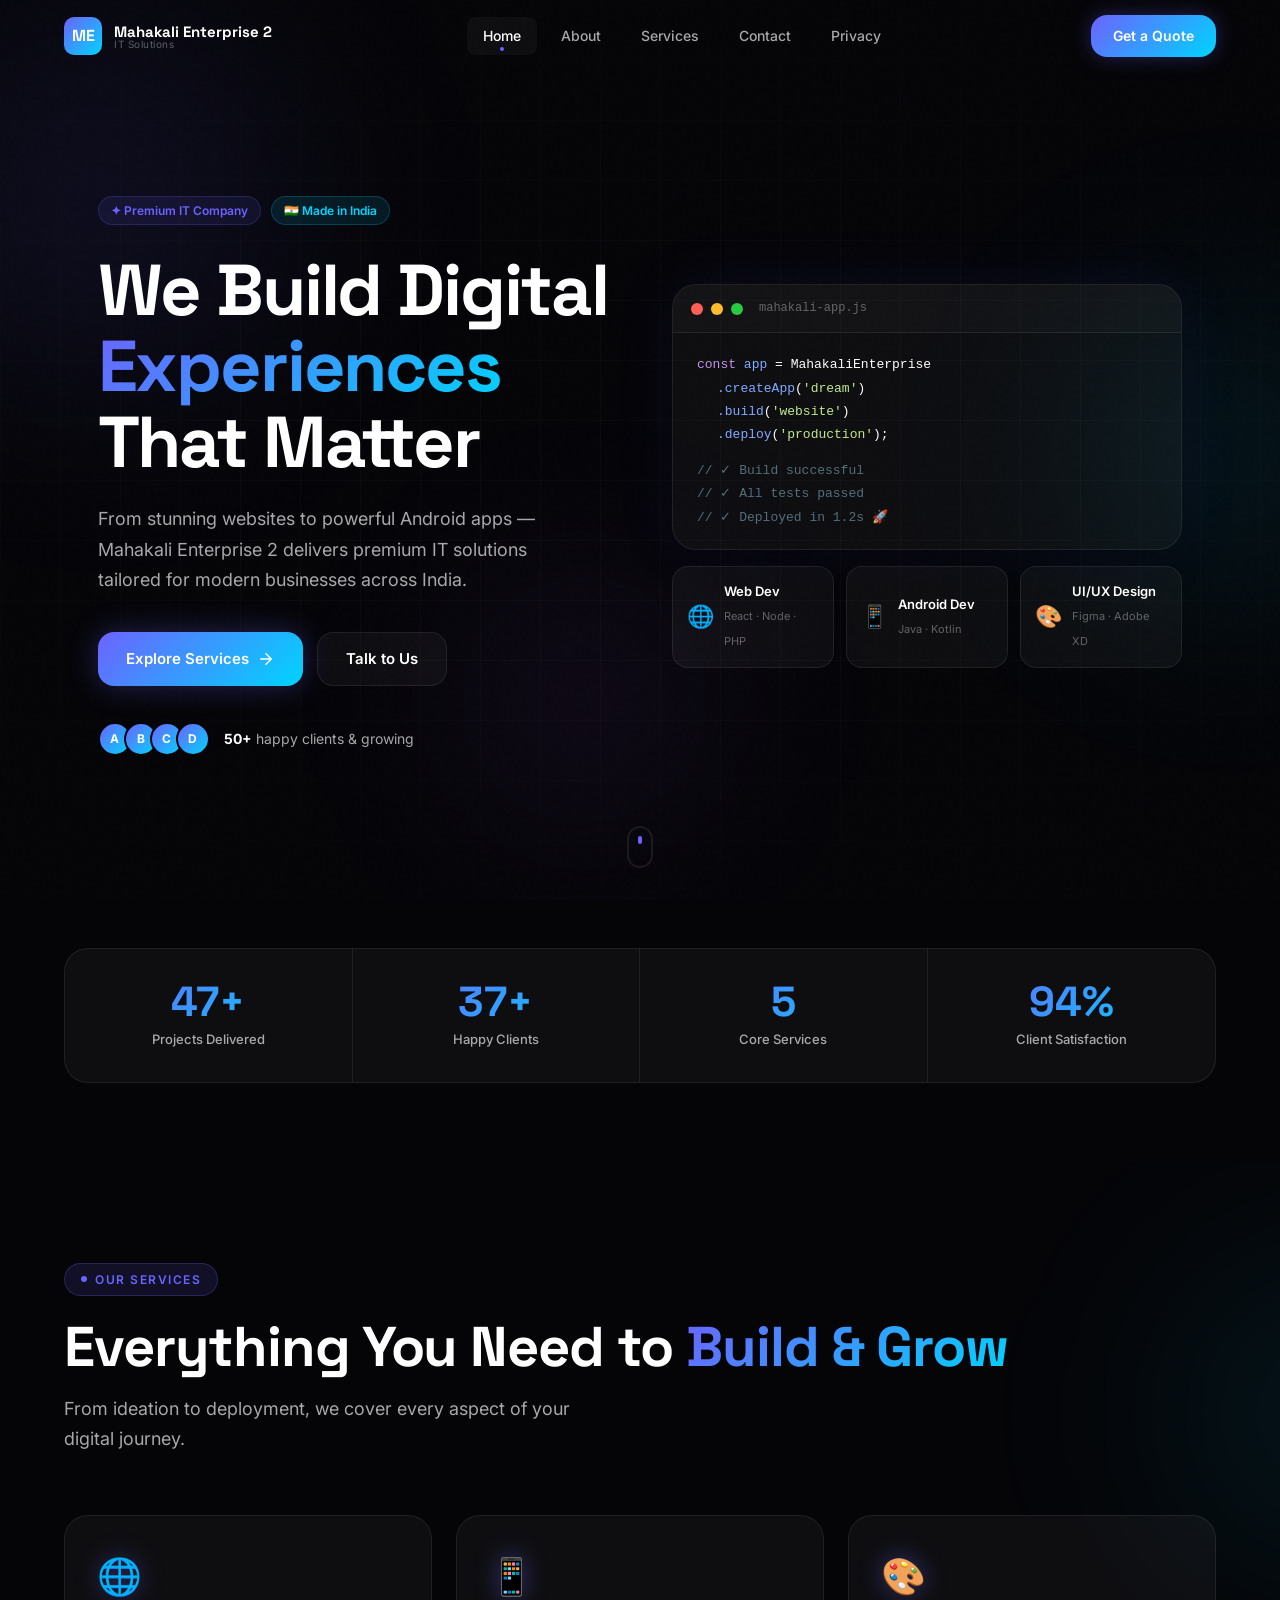
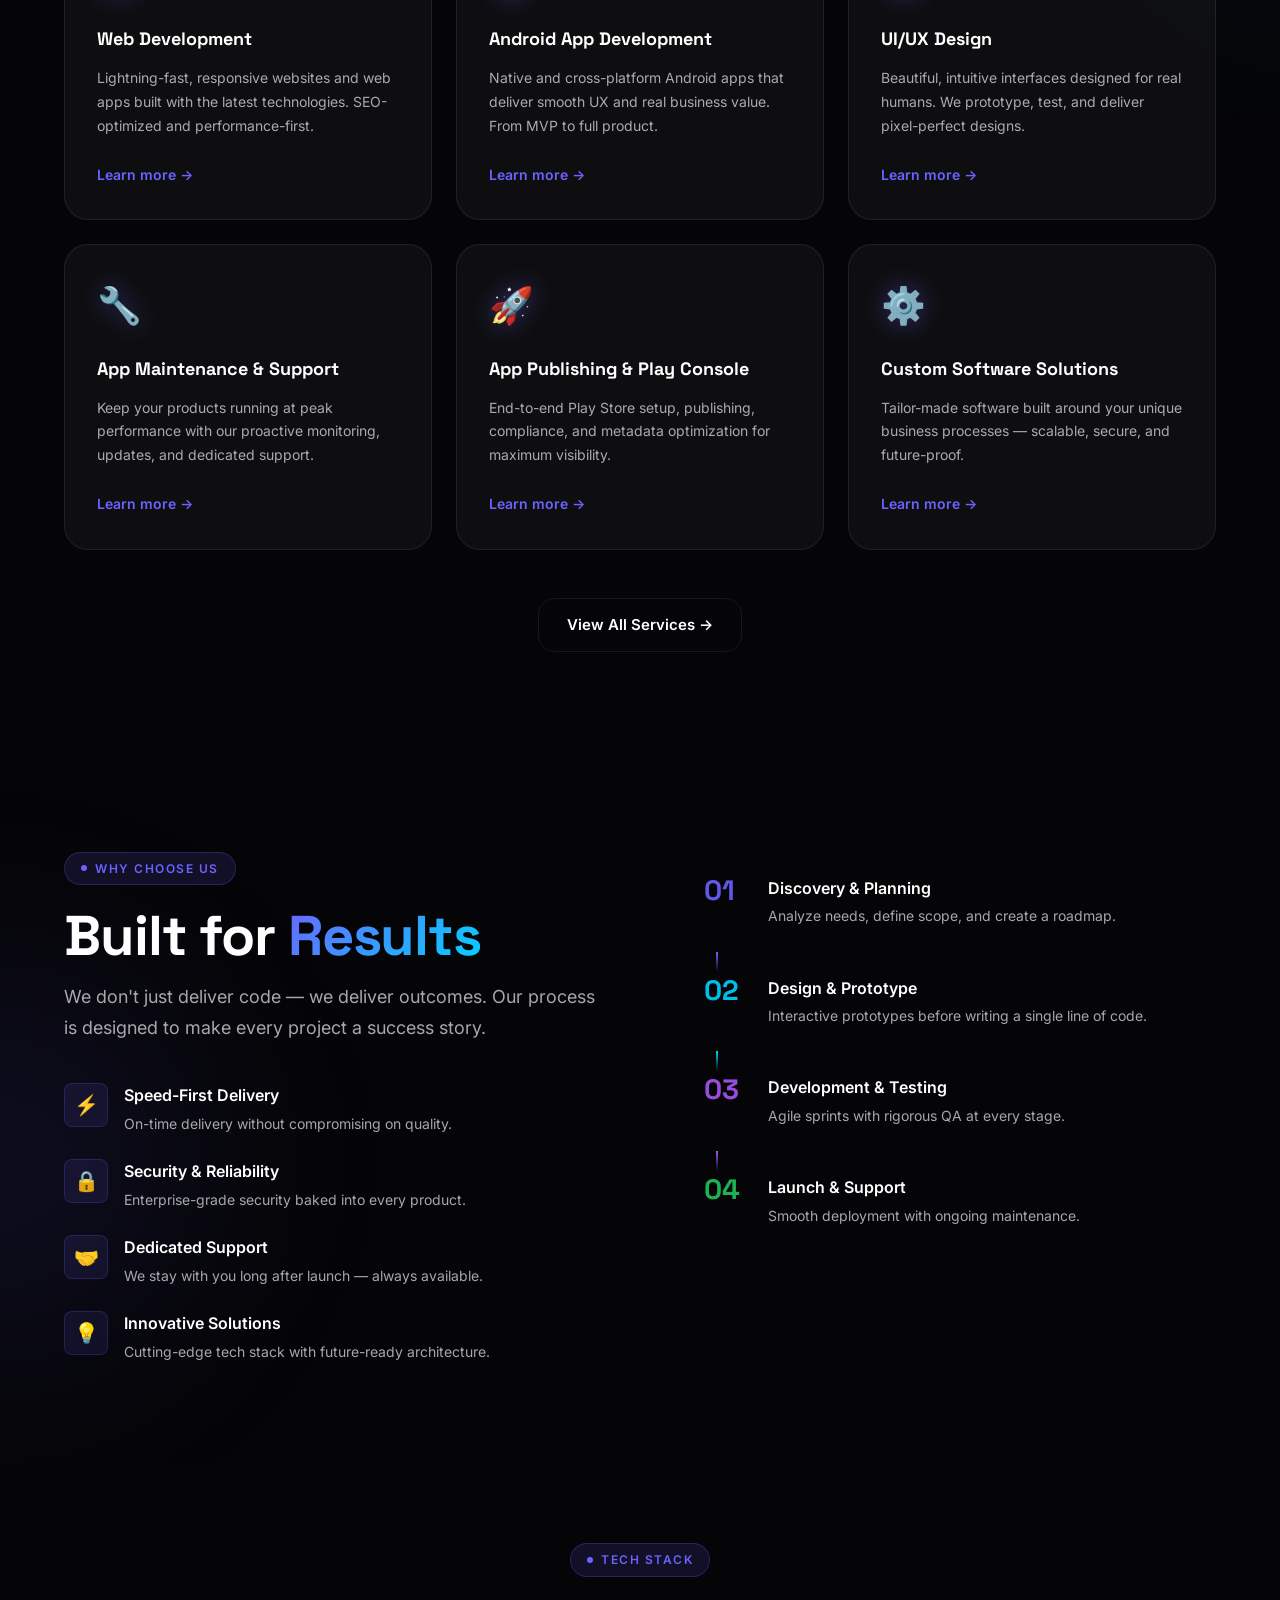
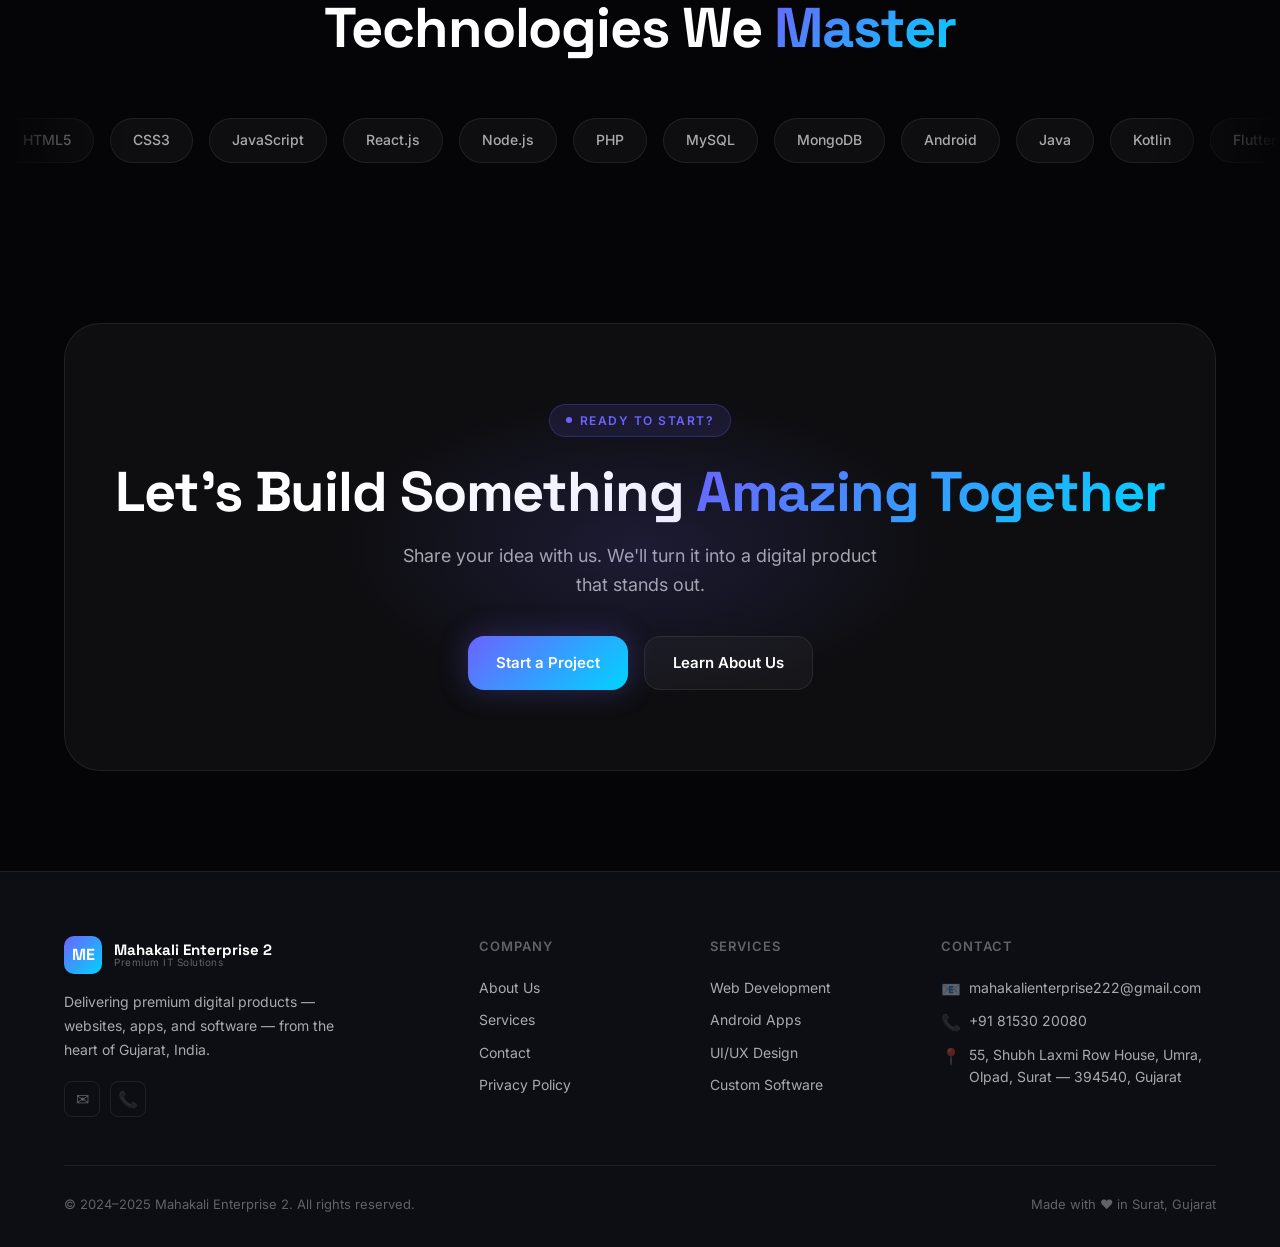
==== index.html @ 4b4fa010 "Initial commit" ====
<!DOCTYPE html>
<html lang="en">
<head>
  <meta charset="UTF-8" />
  <meta name="viewport" content="width=device-width, initial-scale=1.0" />
  <title>Mahakali Enterprise 2 — Premium IT Solutions</title>
  <meta name="description" content="Mahakali Enterprise 2 — Premium IT company in Surat, Gujarat. Web Development, Android App Development, UI/UX Design and Custom Software." />
  <link rel="stylesheet" href="css/style.css" />
  <link rel="stylesheet" href="css/home.css" />
</head>
<body>

  <nav class="navbar" id="navbar">
    <div class="nav-inner">
      <a href="index.html" class="nav-logo">
        <div class="nav-logo-icon">ME</div>
        <div class="nav-logo-text">
          <span>Mahakali Enterprise 2</span>
          <span>IT Solutions</span>
        </div>
      </a>
      <div class="nav-links">
        <a href="index.html"    class="nav-link">Home</a>
        <a href="about.html"    class="nav-link">About</a>
        <a href="services.html" class="nav-link">Services</a>
        <a href="contact.html"  class="nav-link">Contact</a>
        <a href="privacy.html"  class="nav-link">Privacy</a>
      </div>
      <a href="contact.html" class="nav-cta">Get a Quote</a>
      <button class="nav-hamburger" id="hamburger" aria-label="Toggle menu">
        <span></span><span></span><span></span>
      </button>
    </div>
  </nav>

  <div class="mobile-menu" id="mobileMenu">
    <a href="index.html"    class="mobile-link">Home</a>
    <a href="about.html"    class="mobile-link">About</a>
    <a href="services.html" class="mobile-link">Services</a>
    <a href="contact.html"  class="mobile-link">Contact</a>
    <a href="privacy.html"  class="mobile-link">Privacy</a>
    <a href="contact.html"  class="mobile-link" style="color:var(--accent-1);font-weight:700;margin-top:8px;">Get a Quote →</a>
  </div>

  <main>
    <!-- HERO -->
    <section class="hero" id="hero">
      <div class="orb orb-1" style="top:-100px;left:-200px;"></div>
      <div class="orb orb-2" style="top:200px;right:-200px;"></div>
      <div class="orb orb-3" style="bottom:0;left:30%;"></div>
      <div class="hero-grid"></div>

      <div class="container">
        <div class="hero-content">
          <div class="hero-badge animate-fadeInUp" style="animation-delay:0.1s">
            <span class="badge badge-indigo">✦ Premium IT Company</span>
            <span class="badge badge-blue">🇮🇳 Made in India</span>
          </div>
          <h1 class="hero-title animate-fadeInUp" style="animation-delay:0.2s">
            We Build Digital<br/>
            <span class="gradient-text">Experiences</span><br/>
            That Matter
          </h1>
          <p class="hero-subtitle animate-fadeInUp" style="animation-delay:0.35s">
            From stunning websites to powerful Android apps — Mahakali Enterprise 2 delivers 
            premium IT solutions tailored for modern businesses across India.
          </p>
          <div class="hero-actions animate-fadeInUp" style="animation-delay:0.5s">
            <a href="services.html" class="btn btn-primary" id="hero-cta-services">
              <span>Explore Services</span>
              <svg width="18" height="18" fill="none" viewBox="0 0 24 24"><path d="M5 12h14M12 5l7 7-7 7" stroke="currentColor" stroke-width="2" stroke-linecap="round" stroke-linejoin="round"/></svg>
            </a>
            <a href="contact.html" class="btn btn-secondary" id="hero-cta-contact">Talk to Us</a>
          </div>
          <div class="hero-trust animate-fadeInUp" style="animation-delay:0.65s">
            <div class="trust-avatars">
              <div class="avatar">A</div><div class="avatar">B</div>
              <div class="avatar">C</div><div class="avatar">D</div>
            </div>
            <p><strong>50+</strong> happy clients &amp; growing</p>
          </div>
        </div>

        <div class="hero-visual animate-fadeInUp" style="animation-delay:0.3s">
          <div class="hero-card-main animate-float">
            <div class="hero-card-header">
              <div class="dot red"></div><div class="dot yellow"></div><div class="dot green"></div>
              <span>mahakali-app.js</span>
            </div>
            <div class="hero-card-body">
              <div class="code-line"><span class="kw">const</span> <span class="fn">app</span> = MahakaliEnterprise</div>
              <div class="code-line indent"><span class="prop">.createApp</span>(<span class="str">'dream'</span>)</div>
              <div class="code-line indent"><span class="prop">.build</span>(<span class="str">'website'</span>)</div>
              <div class="code-line indent"><span class="prop">.deploy</span>(<span class="str">'production'</span>);</div>
              <div class="code-line" style="margin-top:12px"><span class="cmt">// ✓ Build successful</span></div>
              <div class="code-line"><span class="cmt">// ✓ All tests passed</span></div>
              <div class="code-line"><span class="cmt">// ✓ Deployed in 1.2s 🚀</span></div>
            </div>
          </div>
          <div class="hero-mini-cards">
            <div class="mini-card animate-fadeInUp" style="animation-delay:0.8s">
              <span>🌐</span>
              <div><p>Web Dev</p><small>React · Node · PHP</small></div>
            </div>
            <div class="mini-card animate-fadeInUp" style="animation-delay:1s">
              <span>📱</span>
              <div><p>Android Dev</p><small>Java · Kotlin</small></div>
            </div>
            <div class="mini-card animate-fadeInUp" style="animation-delay:1.2s">
              <span>🎨</span>
              <div><p>UI/UX Design</p><small>Figma · Adobe XD</small></div>
            </div>
          </div>
        </div>
      </div>
      <div class="scroll-indicator"><div class="scroll-dot"></div></div>
    </section>

    <!-- STATS -->
    <section class="stats-section">
      <div class="container">
        <div class="stats-bar reveal">
          <div class="stat-item">
            <div class="stat-number" data-count="50" data-suffix="+">0+</div>
            <div class="stat-label">Projects Delivered</div>
          </div>
          <div class="stat-item">
            <div class="stat-number" data-count="40" data-suffix="+">0+</div>
            <div class="stat-label">Happy Clients</div>
          </div>
          <div class="stat-item">
            <div class="stat-number" data-count="6" data-suffix="">0</div>
            <div class="stat-label">Core Services</div>
          </div>
          <div class="stat-item">
            <div class="stat-number" data-count="100" data-suffix="%">0%</div>
            <div class="stat-label">Client Satisfaction</div>
          </div>
        </div>
      </div>
    </section>

    <!-- SERVICES OVERVIEW -->
    <section class="services-overview" id="services">
      <div class="orb orb-2" style="top:0;right:-300px;"></div>
      <div class="container">
        <div class="section-header">
          <div class="section-label reveal">Our Services</div>
          <h2 class="section-title reveal">Everything You Need to <span class="gradient-text">Build &amp; Grow</span></h2>
          <p class="section-subtitle reveal">From ideation to deployment, we cover every aspect of your digital journey.</p>
        </div>
        <div class="services-grid">
          <div class="service-card reveal delay-1">
            <div class="service-icon">🌐</div>
            <h3>Web Development</h3>
            <p>Lightning-fast, responsive websites and web apps built with the latest technologies. SEO-optimized and performance-first.</p>
            <a href="services.html#web-dev" class="service-link">Learn more <span>→</span></a>
          </div>
          <div class="service-card reveal delay-2">
            <div class="service-icon">📱</div>
            <h3>Android App Development</h3>
            <p>Native and cross-platform Android apps that deliver smooth UX and real business value. From MVP to full product.</p>
            <a href="services.html#android-dev" class="service-link">Learn more <span>→</span></a>
          </div>
          <div class="service-card reveal delay-3">
            <div class="service-icon">🎨</div>
            <h3>UI/UX Design</h3>
            <p>Beautiful, intuitive interfaces designed for real humans. We prototype, test, and deliver pixel-perfect designs.</p>
            <a href="services.html#uiux-design" class="service-link">Learn more <span>→</span></a>
          </div>
          <div class="service-card reveal delay-4">
            <div class="service-icon">🔧</div>
            <h3>App Maintenance &amp; Support</h3>
            <p>Keep your products running at peak performance with our proactive monitoring, updates, and dedicated support.</p>
            <a href="services.html#maintenance" class="service-link">Learn more <span>→</span></a>
          </div>
          <div class="service-card reveal delay-5">
            <div class="service-icon">🚀</div>
            <h3>App Publishing &amp; Play Console</h3>
            <p>End-to-end Play Store setup, publishing, compliance, and metadata optimization for maximum visibility.</p>
            <a href="services.html#publishing" class="service-link">Learn more <span>→</span></a>
          </div>
          <div class="service-card reveal delay-6">
            <div class="service-icon">⚙️</div>
            <h3>Custom Software Solutions</h3>
            <p>Tailor-made software built around your unique business processes — scalable, secure, and future-proof.</p>
            <a href="services.html#custom-software" class="service-link">Learn more <span>→</span></a>
          </div>
        </div>
        <div class="section-cta reveal">
          <a href="services.html" class="btn btn-outline">View All Services →</a>
        </div>
      </div>
    </section>

    <!-- WHY US -->
    <section class="why-us">
      <div class="orb orb-1" style="bottom:0;left:-300px;"></div>
      <div class="container">
        <div class="why-us-inner">
          <div class="why-us-left">
            <div class="section-label reveal-left">Why Choose Us</div>
            <h2 class="section-title reveal-left">Built for <span class="gradient-text">Results</span></h2>
            <p class="section-subtitle reveal-left">We don't just deliver code — we deliver outcomes. Our process is designed to make every project a success story.</p>
            <div class="why-list">
              <div class="why-item reveal-left delay-1">
                <div class="why-icon">⚡</div>
                <div><h4>Speed-First Delivery</h4><p>On-time delivery without compromising on quality.</p></div>
              </div>
              <div class="why-item reveal-left delay-2">
                <div class="why-icon">🔒</div>
                <div><h4>Security &amp; Reliability</h4><p>Enterprise-grade security baked into every product.</p></div>
              </div>
              <div class="why-item reveal-left delay-3">
                <div class="why-icon">🤝</div>
                <div><h4>Dedicated Support</h4><p>We stay with you long after launch — always available.</p></div>
              </div>
              <div class="why-item reveal-left delay-4">
                <div class="why-icon">💡</div>
                <div><h4>Innovative Solutions</h4><p>Cutting-edge tech stack with future-ready architecture.</p></div>
              </div>
            </div>
          </div>
          <div class="why-us-right reveal-right">
            <div class="why-visual">
              <div class="process-step" style="--step-color:#6c63ff">
                <div class="step-num">01</div>
                <div class="step-content"><h5>Discovery &amp; Planning</h5><p>Analyze needs, define scope, and create a roadmap.</p></div>
              </div>
              <div class="process-step" style="--step-color:#00d4ff">
                <div class="step-num">02</div>
                <div class="step-content"><h5>Design &amp; Prototype</h5><p>Interactive prototypes before writing a single line of code.</p></div>
              </div>
              <div class="process-step" style="--step-color:#a855f7">
                <div class="step-num">03</div>
                <div class="step-content"><h5>Development &amp; Testing</h5><p>Agile sprints with rigorous QA at every stage.</p></div>
              </div>
              <div class="process-step" style="--step-color:#22c55e">
                <div class="step-num">04</div>
                <div class="step-content"><h5>Launch &amp; Support</h5><p>Smooth deployment with ongoing maintenance.</p></div>
              </div>
            </div>
          </div>
        </div>
      </div>
    </section>

    <!-- TECH TICKER -->
    <section class="tech-section">
      <div class="container">
        <div class="section-header text-center">
          <div class="section-label reveal">Tech Stack</div>
          <h2 class="section-title reveal">Technologies We <span class="gradient-text">Master</span></h2>
        </div>
      </div>
      <div class="tech-ticker">
        <div class="tech-track">
          <div class="tech-item">HTML5</div><div class="tech-item">CSS3</div>
          <div class="tech-item">JavaScript</div><div class="tech-item">React.js</div>
          <div class="tech-item">Node.js</div><div class="tech-item">PHP</div>
          <div class="tech-item">MySQL</div><div class="tech-item">MongoDB</div>
          <div class="tech-item">Android</div><div class="tech-item">Java</div>
          <div class="tech-item">Kotlin</div><div class="tech-item">Flutter</div>
          <div class="tech-item">Firebase</div><div class="tech-item">Figma</div>
          <div class="tech-item">Git</div><div class="tech-item">REST API</div>
          <div class="tech-item">HTML5</div><div class="tech-item">CSS3</div>
          <div class="tech-item">JavaScript</div><div class="tech-item">React.js</div>
          <div class="tech-item">Node.js</div><div class="tech-item">PHP</div>
          <div class="tech-item">MySQL</div><div class="tech-item">MongoDB</div>
          <div class="tech-item">Android</div><div class="tech-item">Java</div>
          <div class="tech-item">Kotlin</div><div class="tech-item">Flutter</div>
          <div class="tech-item">Firebase</div><div class="tech-item">Figma</div>
          <div class="tech-item">Git</div><div class="tech-item">REST API</div>
        </div>
      </div>
    </section>

    <!-- CTA -->
    <section class="cta-section">
      <div class="container">
        <div class="cta-box reveal">
          <div class="cta-orb"></div>
          <div class="section-label" style="margin-bottom:24px">Ready to Start?</div>
          <h2 class="section-title">Let's Build Something <span class="gradient-text">Amazing Together</span></h2>
          <p style="color:var(--text-secondary);font-size:18px;margin:20px auto 36px;max-width:480px">
            Share your idea with us. We'll turn it into a digital product that stands out.
          </p>
          <div style="display:flex;gap:16px;justify-content:center;flex-wrap:wrap">
            <a href="contact.html" class="btn btn-primary">Start a Project</a>
            <a href="about.html"   class="btn btn-secondary">Learn About Us</a>
          </div>
        </div>
      </div>
    </section>
  </main>

  <footer class="footer">
    <div class="container">
      <div class="footer-grid">
        <div class="footer-brand">
          <a href="index.html" class="nav-logo">
            <div class="nav-logo-icon">ME</div>
            <div class="nav-logo-text">
              <span>Mahakali Enterprise 2</span>
              <span>Premium IT Solutions</span>
            </div>
          </a>
          <p>Delivering premium digital products — websites, apps, and software — from the heart of Gujarat, India.</p>
          <div class="social-links" style="margin-top:20px">
            <a href="mailto:mahakalienterprise222@gmail.com" class="social-link" title="Email">✉</a>
            <a href="tel:+918153020080" class="social-link" title="Call">📞</a>
          </div>
        </div>
        <div class="footer-col">
          <h4>Company</h4>
          <ul>
            <li><a href="about.html">About Us</a></li>
            <li><a href="services.html">Services</a></li>
            <li><a href="contact.html">Contact</a></li>
            <li><a href="privacy.html">Privacy Policy</a></li>
          </ul>
        </div>
        <div class="footer-col">
          <h4>Services</h4>
          <ul>
            <li><a href="services.html#web-dev">Web Development</a></li>
            <li><a href="services.html#android-dev">Android Apps</a></li>
            <li><a href="services.html#uiux-design">UI/UX Design</a></li>
            <li><a href="services.html#custom-software">Custom Software</a></li>
          </ul>
        </div>
        <div class="footer-col footer-contact">
          <h4>Contact</h4>
          <p><span>📧</span> mahakalienterprise222@gmail.com</p>
          <p><span>📞</span> +91 81530 20080</p>
          <p><span>📍</span> 55, Shubh Laxmi Row House, Umra, Olpad, Surat — 394540, Gujarat</p>
        </div>
      </div>
      <div class="footer-bottom">
        <p>© 2024–2025 Mahakali Enterprise 2. All rights reserved.</p>
        <p style="color:var(--text-muted)">Made with ❤️ in Surat, Gujarat</p>
      </div>
    </div>
  </footer>

  <style>.sr-only{position:absolute;width:1px;height:1px;padding:0;margin:-1px;overflow:hidden;clip:rect(0,0,0,0);white-space:nowrap;border:0}</style>
  <script src="js/main.js"></script>
</body>
</html>
---- css/style.css ----
/* ============================================
   MAHAKALI ENTERPRISE 2 — GLOBAL STYLESHEET
   ============================================ */

@import url('https://fonts.googleapis.com/css2?family=Inter:wght@300;400;500;600;700;800;900&family=Space+Grotesk:wght@400;500;600;700&display=swap');

/* ---------- CSS VARIABLES ---------- */
:root {
  --bg-primary: #050508;
  --bg-secondary: #0d0d14;
  --bg-card: rgba(255,255,255,0.04);
  --bg-card-hover: rgba(255,255,255,0.07);

  --accent-1: #6c63ff;
  --accent-2: #00d4ff;
  --accent-3: #a855f7;
  --accent-gradient: linear-gradient(135deg, #6c63ff 0%, #00d4ff 100%);
  --accent-gradient-2: linear-gradient(135deg, #a855f7 0%, #6c63ff 100%);

  --text-primary: #ffffff;
  --text-secondary: rgba(255,255,255,0.65);
  --text-muted: rgba(255,255,255,0.35);

  --border: rgba(255,255,255,0.08);
  --border-glow: rgba(108,99,255,0.4);

  --font-body: 'Inter', sans-serif;
  --font-display: 'Space Grotesk', sans-serif;

  --radius-sm: 8px;
  --radius-md: 16px;
  --radius-lg: 24px;
  --radius-xl: 36px;

  --shadow-glow: 0 0 60px rgba(108,99,255,0.15);
  --shadow-card: 0 8px 32px rgba(0,0,0,0.4);
  --transition: 0.3s cubic-bezier(0.4, 0, 0.2, 1);
  --transition-slow: 0.6s cubic-bezier(0.4, 0, 0.2, 1);

  --nav-height: 72px;
}

/* ---------- RESET & BASE ---------- */
*, *::before, *::after { margin: 0; padding: 0; box-sizing: border-box; }

html {
  scroll-behavior: smooth;
  font-size: 16px;
  -webkit-text-size-adjust: 100%;
}

body {
  font-family: var(--font-body);
  background-color: var(--bg-primary);
  color: var(--text-primary);
  line-height: 1.6;
  overflow-x: hidden;
  -webkit-font-smoothing: antialiased;
}

img { max-width: 100%; display: block; }
a { text-decoration: none; color: inherit; }
ul { list-style: none; }
button { cursor: pointer; font-family: inherit; border: none; background: none; }

/* ---------- SCROLLBAR ---------- */
::-webkit-scrollbar { width: 6px; }
::-webkit-scrollbar-track { background: var(--bg-primary); }
::-webkit-scrollbar-thumb { background: var(--accent-1); border-radius: 3px; }

/* ---------- SELECTION ---------- */
::selection { background: var(--accent-1); color: #fff; }

/* ---------- NOISE OVERLAY ---------- */
body::before {
  content: '';
  position: fixed;
  inset: 0;
  background-image: url("data:image/svg+xml,%3Csvg viewBox='0 0 256 256' xmlns='http://www.w3.org/2000/svg'%3E%3Cfilter id='noise'%3E%3CfeTurbulence type='fractalNoise' baseFrequency='0.9' numOctaves='4' stitchTiles='stitch'/%3E%3C/filter%3E%3Crect width='100%25' height='100%25' filter='url(%23noise)' opacity='0.03'/%3E%3C/svg%3E");
  pointer-events: none;
  z-index: 0;
  opacity: 0.4;
}

/* ---------- CONTAINER ---------- */
.container {
  max-width: 1200px;
  margin: 0 auto;
  padding: 0 24px;
}

.container-wide {
  max-width: 1400px;
  margin: 0 auto;
  padding: 0 32px;
}

/* ============================================
   NAVIGATION
   ============================================ */
.navbar {
  position: fixed;
  top: 0;
  left: 0;
  right: 0;
  height: var(--nav-height);
  z-index: 1000;
  transition: var(--transition);
}

.navbar.scrolled {
  background: rgba(5, 5, 8, 0.85);
  backdrop-filter: blur(20px);
  -webkit-backdrop-filter: blur(20px);
  border-bottom: 1px solid var(--border);
}

.nav-inner {
  max-width: 1200px;
  margin: 0 auto;
  padding: 0 24px;
  height: 100%;
  display: flex;
  align-items: center;
  justify-content: space-between;
  gap: 24px;
}

.nav-logo {
  display: flex;
  align-items: center;
  gap: 12px;
  text-decoration: none;
  flex-shrink: 0;
}

.nav-logo-icon {
  width: 38px;
  height: 38px;
  background: var(--accent-gradient);
  border-radius: 10px;
  display: flex;
  align-items: center;
  justify-content: center;
  font-weight: 800;
  font-size: 16px;
  color: #fff;
  font-family: var(--font-display);
}

.nav-logo-text {
  display: flex;
  flex-direction: column;
  line-height: 1;
}

.nav-logo-text span:first-child {
  font-family: var(--font-display);
  font-weight: 700;
  font-size: 15px;
  color: var(--text-primary);
}

.nav-logo-text span:last-child {
  font-size: 10px;
  color: var(--text-muted);
  letter-spacing: 0.5px;
}

.nav-links {
  display: flex;
  align-items: center;
  gap: 8px;
}

.nav-link {
  padding: 8px 16px;
  font-size: 14px;
  font-weight: 500;
  color: var(--text-secondary);
  border-radius: var(--radius-sm);
  transition: var(--transition);
  position: relative;
}

.nav-link:hover,
.nav-link.active {
  color: var(--text-primary);
  background: var(--bg-card);
}

.nav-link.active::after {
  content: '';
  position: absolute;
  bottom: 4px;
  left: 50%;
  transform: translateX(-50%);
  width: 4px;
  height: 4px;
  border-radius: 50%;
  background: var(--accent-1);
}

.nav-cta {
  padding: 10px 22px;
  background: var(--accent-gradient);
  border-radius: var(--radius-md);
  font-size: 14px;
  font-weight: 600;
  color: #fff;
  transition: var(--transition);
  box-shadow: 0 0 20px rgba(108,99,255,0.3);
}

.nav-cta:hover {
  transform: translateY(-1px);
  box-shadow: 0 0 30px rgba(108,99,255,0.5);
}

.nav-hamburger {
  display: none;
  flex-direction: column;
  gap: 5px;
  padding: 8px;
  cursor: pointer;
}

.nav-hamburger span {
  display: block;
  width: 22px;
  height: 2px;
  background: var(--text-primary);
  border-radius: 2px;
  transition: var(--transition);
}

.mobile-menu {
  display: none;
  position: fixed;
  top: var(--nav-height);
  left: 0;
  right: 0;
  background: rgba(5, 5, 8, 0.98);
  backdrop-filter: blur(20px);
  border-bottom: 1px solid var(--border);
  padding: 20px 24px;
  flex-direction: column;
  gap: 4px;
  z-index: 999;
}

.mobile-menu.open { display: flex; }

.mobile-link {
  padding: 14px 16px;
  font-size: 15px;
  font-weight: 500;
  color: var(--text-secondary);
  border-radius: var(--radius-sm);
  transition: var(--transition);
}

.mobile-link:hover { color: var(--text-primary); background: var(--bg-card); }

/* ============================================
   SECTION BASE
   ============================================ */
section { position: relative; }

.section-label {
  display: inline-flex;
  align-items: center;
  gap: 8px;
  padding: 6px 16px;
  background: rgba(108,99,255,0.12);
  border: 1px solid rgba(108,99,255,0.25);
  border-radius: 100px;
  font-size: 12px;
  font-weight: 600;
  letter-spacing: 1.5px;
  text-transform: uppercase;
  color: var(--accent-1);
  margin-bottom: 20px;
}

.section-label::before {
  content: '';
  width: 6px;
  height: 6px;
  border-radius: 50%;
  background: var(--accent-1);
  animation: pulse 2s ease-in-out infinite;
}

@keyframes pulse {
  0%, 100% { opacity: 1; transform: scale(1); }
  50% { opacity: 0.5; transform: scale(0.7); }
}

.section-title {
  font-family: var(--font-display);
  font-size: clamp(32px, 5vw, 56px);
  font-weight: 700;
  line-height: 1.1;
  letter-spacing: -0.02em;
  margin-bottom: 16px;
}

.section-subtitle {
  font-size: 18px;
  color: var(--text-secondary);
  max-width: 560px;
  line-height: 1.7;
}

.gradient-text {
  background: var(--accent-gradient);
  -webkit-background-clip: text;
  -webkit-text-fill-color: transparent;
  background-clip: text;
}

/* ============================================
   BUTTONS
   ============================================ */
.btn {
  display: inline-flex;
  align-items: center;
  gap: 8px;
  padding: 14px 28px;
  font-size: 15px;
  font-weight: 600;
  border-radius: var(--radius-md);
  transition: var(--transition);
  position: relative;
  overflow: hidden;
}

.btn-primary {
  background: var(--accent-gradient);
  color: #fff;
  box-shadow: 0 0 30px rgba(108,99,255,0.3);
}

.btn-primary:hover {
  transform: translateY(-2px);
  box-shadow: 0 0 50px rgba(108,99,255,0.5);
}

.btn-secondary {
  background: var(--bg-card);
  color: var(--text-primary);
  border: 1px solid var(--border);
  backdrop-filter: blur(10px);
}

.btn-secondary:hover {
  background: var(--bg-card-hover);
  border-color: rgba(108,99,255,0.3);
  transform: translateY(-2px);
}

.btn-outline {
  background: transparent;
  color: var(--text-primary);
  border: 1px solid var(--border);
}

.btn-outline:hover {
  border-color: var(--accent-1);
  color: var(--accent-1);
}

/* ============================================
   CARDS
   ============================================ */
.card {
  background: var(--bg-card);
  border: 1px solid var(--border);
  border-radius: var(--radius-lg);
  padding: 32px;
  transition: var(--transition);
  position: relative;
  overflow: hidden;
}

.card::before {
  content: '';
  position: absolute;
  inset: 0;
  background: var(--accent-gradient);
  opacity: 0;
  transition: var(--transition);
  border-radius: inherit;
}

.card:hover {
  border-color: rgba(108,99,255,0.3);
  transform: translateY(-4px);
  box-shadow: var(--shadow-glow), var(--shadow-card);
}

.card:hover::before { opacity: 0.03; }

/* ============================================
   GLOW ORBS (background decorations)
   ============================================ */
.orb {
  position: absolute;
  border-radius: 50%;
  filter: blur(80px);
  pointer-events: none;
  z-index: 0;
}

.orb-1 {
  width: 600px;
  height: 600px;
  background: radial-gradient(circle, rgba(108,99,255,0.12) 0%, transparent 70%);
}

.orb-2 {
  width: 500px;
  height: 500px;
  background: radial-gradient(circle, rgba(0,212,255,0.1) 0%, transparent 70%);
}

.orb-3 {
  width: 400px;
  height: 400px;
  background: radial-gradient(circle, rgba(168,85,247,0.1) 0%, transparent 70%);
}

/* ============================================
   FOOTER
   ============================================ */
.footer {
  background: var(--bg-secondary);
  border-top: 1px solid var(--border);
  padding: 64px 0 32px;
}

.footer-grid {
  display: grid;
  grid-template-columns: 2fr 1fr 1fr 1.5fr;
  gap: 48px;
  margin-bottom: 48px;
}

.footer-brand p {
  color: var(--text-secondary);
  font-size: 14px;
  line-height: 1.7;
  margin-top: 16px;
  max-width: 280px;
}

.footer-col h4 {
  font-size: 13px;
  font-weight: 600;
  text-transform: uppercase;
  letter-spacing: 1px;
  color: var(--text-muted);
  margin-bottom: 20px;
}

.footer-col ul { display: flex; flex-direction: column; gap: 10px; }

.footer-col ul li a {
  font-size: 14px;
  color: var(--text-secondary);
  transition: var(--transition);
  display: flex;
  align-items: center;
  gap: 6px;
}

.footer-col ul li a:hover { color: var(--accent-1); }

.footer-contact p {
  font-size: 14px;
  color: var(--text-secondary);
  margin-bottom: 8px;
  display: flex;
  gap: 8px;
  align-items: flex-start;
}

.footer-contact p span { color: var(--text-muted); font-size: 16px; flex-shrink: 0; }

.footer-bottom {
  border-top: 1px solid var(--border);
  padding-top: 28px;
  display: flex;
  align-items: center;
  justify-content: space-between;
  flex-wrap: wrap;
  gap: 12px;
}

.footer-bottom p { font-size: 13px; color: var(--text-muted); }

.social-links { display: flex; gap: 10px; }

.social-link {
  width: 36px;
  height: 36px;
  border-radius: var(--radius-sm);
  border: 1px solid var(--border);
  display: flex;
  align-items: center;
  justify-content: center;
  font-size: 16px;
  color: var(--text-muted);
  transition: var(--transition);
}

.social-link:hover {
  border-color: var(--accent-1);
  color: var(--accent-1);
  background: rgba(108,99,255,0.1);
}

/* ============================================
   PAGE HERO (inner pages)
   ============================================ */
.page-hero {
  padding: calc(var(--nav-height) + 80px) 0 80px;
  text-align: center;
  position: relative;
  overflow: hidden;
}

.page-hero .orb-1 { top: -150px; left: 50%; transform: translateX(-50%); }

.breadcrumb {
  display: flex;
  align-items: center;
  justify-content: center;
  gap: 8px;
  font-size: 13px;
  color: var(--text-muted);
  margin-bottom: 24px;
}

.breadcrumb a { color: var(--text-muted); transition: var(--transition); }
.breadcrumb a:hover { color: var(--accent-1); }
.breadcrumb span { color: var(--text-muted); }

/* ============================================
   ANIMATIONS
   ============================================ */
@keyframes fadeInUp {
  from { opacity: 0; transform: translateY(30px); }
  to { opacity: 1; transform: translateY(0); }
}

@keyframes fadeInLeft {
  from { opacity: 0; transform: translateX(-30px); }
  to { opacity: 1; transform: translateX(0); }
}

@keyframes fadeInRight {
  from { opacity: 0; transform: translateX(30px); }
  to { opacity: 1; transform: translateX(0); }
}

@keyframes float {
  0%, 100% { transform: translateY(0px); }
  50% { transform: translateY(-12px); }
}

@keyframes rotate {
  from { transform: rotate(0deg); }
  to { transform: rotate(360deg); }
}

@keyframes shimmer {
  0% { background-position: -200% center; }
  100% { background-position: 200% center; }
}

.animate-fadeInUp {
  animation: fadeInUp 0.8s cubic-bezier(0.4,0,0.2,1) forwards;
  opacity: 0;
}

.animate-float { animation: float 4s ease-in-out infinite; }

/* Intersection Observer based reveal */
.reveal {
  opacity: 0;
  transform: translateY(24px);
  transition: opacity 0.7s cubic-bezier(0.4,0,0.2,1), transform 0.7s cubic-bezier(0.4,0,0.2,1);
}

.reveal.revealed {
  opacity: 1;
  transform: translateY(0);
}

.reveal-left {
  opacity: 0;
  transform: translateX(-24px);
  transition: opacity 0.7s ease, transform 0.7s ease;
}

.reveal-left.revealed {
  opacity: 1;
  transform: translateX(0);
}

.reveal-right {
  opacity: 0;
  transform: translateX(24px);
  transition: opacity 0.7s ease, transform 0.7s ease;
}

.reveal-right.revealed {
  opacity: 1;
  transform: translateX(0);
}

/* Stagger delays */
.delay-1 { transition-delay: 0.1s; }
.delay-2 { transition-delay: 0.2s; }
.delay-3 { transition-delay: 0.3s; }
.delay-4 { transition-delay: 0.4s; }
.delay-5 { transition-delay: 0.5s; }
.delay-6 { transition-delay: 0.6s; }

/* ============================================
   DIVIDER GRADIENT
   ============================================ */
.divider {
  height: 1px;
  background: linear-gradient(to right, transparent, var(--border), transparent);
  margin: 0;
}

/* ============================================
   BADGE / TAG
   ============================================ */
.badge {
  display: inline-flex;
  align-items: center;
  gap: 4px;
  padding: 4px 12px;
  border-radius: 100px;
  font-size: 12px;
  font-weight: 600;
}

.badge-blue { background: rgba(0,212,255,0.1); color: var(--accent-2); border: 1px solid rgba(0,212,255,0.2); }
.badge-purple { background: rgba(168,85,247,0.1); color: var(--accent-3); border: 1px solid rgba(168,85,247,0.2); }
.badge-indigo { background: rgba(108,99,255,0.1); color: var(--accent-1); border: 1px solid rgba(108,99,255,0.2); }

/* ============================================
   STATS BAR
   ============================================ */
.stats-bar {
  display: grid;
  grid-template-columns: repeat(4, 1fr);
  gap: 0;
  border: 1px solid var(--border);
  border-radius: var(--radius-lg);
  overflow: hidden;
  background: var(--bg-card);
}

.stat-item {
  padding: 32px 24px;
  text-align: center;
  border-right: 1px solid var(--border);
  transition: var(--transition);
}

.stat-item:last-child { border-right: none; }

.stat-item:hover { background: var(--bg-card-hover); }

.stat-number {
  font-family: var(--font-display);
  font-size: 42px;
  font-weight: 700;
  background: var(--accent-gradient);
  -webkit-background-clip: text;
  -webkit-text-fill-color: transparent;
  background-clip: text;
  line-height: 1;
  margin-bottom: 6px;
}

.stat-label {
  font-size: 13px;
  color: var(--text-secondary);
  font-weight: 500;
}

/* ============================================
   FORM ELEMENTS
   ============================================ */
.form-group {
  display: flex;
  flex-direction: column;
  gap: 8px;
}

.form-label {
  font-size: 13px;
  font-weight: 600;
  color: var(--text-secondary);
  letter-spacing: 0.3px;
}

.form-input,
.form-textarea,
.form-select {
  background: var(--bg-card);
  border: 1px solid var(--border);
  border-radius: var(--radius-md);
  padding: 14px 18px;
  font-size: 15px;
  color: var(--text-primary);
  font-family: var(--font-body);
  transition: var(--transition);
  width: 100%;
  outline: none;
}

.form-input::placeholder,
.form-textarea::placeholder { color: var(--text-muted); }

.form-input:focus,
.form-textarea:focus,
.form-select:focus {
  border-color: var(--accent-1);
  box-shadow: 0 0 0 3px rgba(108,99,255,0.15);
  background: rgba(108,99,255,0.05);
}

.form-textarea { resize: vertical; min-height: 140px; }

/* ============================================
   RESPONSIVE
   ============================================ */
@media (max-width: 1024px) {
  .footer-grid {
    grid-template-columns: 1fr 1fr;
    gap: 36px;
  }
}

@media (max-width: 768px) {
  :root { --nav-height: 64px; }

  .nav-links, .nav-cta { display: none; }
  .nav-hamburger { display: flex; }

  .footer-grid {
    grid-template-columns: 1fr;
    gap: 32px;
  }

  .stats-bar {
    grid-template-columns: 1fr 1fr;
  }

  .stat-item:nth-child(2) { border-right: none; }
  .stat-item:nth-child(1),
  .stat-item:nth-child(2) { border-bottom: 1px solid var(--border); }

  .footer-bottom {
    flex-direction: column;
    align-items: center;
    text-align: center;
  }
}

@media (max-width: 480px) {
  .container { padding: 0 16px; }
  .btn { padding: 12px 22px; font-size: 14px; }
  .section-title { font-size: 28px; }
}
---- css/home.css ----
/* ============================================
   HOME PAGE — home.css
   ============================================ */

/* ---------- HERO ---------- */
.hero {
  min-height: 100vh;
  display: flex;
  align-items: center;
  padding-top: var(--nav-height);
  position: relative;
  overflow: hidden;
}

.hero-grid {
  position: absolute;
  inset: 0;
  background-image:
    linear-gradient(rgba(255,255,255,0.025) 1px, transparent 1px),
    linear-gradient(90deg, rgba(255,255,255,0.025) 1px, transparent 1px);
  background-size: 60px 60px;
  mask-image: radial-gradient(ellipse 80% 60% at 50% 50%, black 40%, transparent 100%);
  pointer-events: none;
}

.hero .container {
  display: grid;
  grid-template-columns: 1fr 1fr;
  gap: 64px;
  align-items: center;
  padding-top: 60px;
  padding-bottom: 80px;
  position: relative;
  z-index: 1;
}

.hero-content { display: flex; flex-direction: column; }

.hero-badge {
  display: flex;
  gap: 10px;
  flex-wrap: wrap;
  margin-bottom: 28px;
}

.hero-title {
  font-family: var(--font-display);
  font-size: clamp(40px, 6vw, 72px);
  font-weight: 800;
  line-height: 1.05;
  letter-spacing: -0.03em;
  margin-bottom: 24px;
}

.hero-subtitle {
  font-size: 18px;
  color: var(--text-secondary);
  line-height: 1.7;
  max-width: 480px;
  margin-bottom: 36px;
}

.hero-actions {
  display: flex;
  gap: 14px;
  flex-wrap: wrap;
  margin-bottom: 36px;
}

.hero-trust {
  display: flex;
  align-items: center;
  gap: 14px;
}

.trust-avatars {
  display: flex;
}

.avatar {
  width: 34px;
  height: 34px;
  border-radius: 50%;
  background: var(--accent-gradient);
  border: 2px solid var(--bg-primary);
  display: flex;
  align-items: center;
  justify-content: center;
  font-size: 12px;
  font-weight: 700;
  margin-left: -8px;
  color: #fff;
}

.avatar:first-child { margin-left: 0; }

.hero-trust p {
  font-size: 14px;
  color: var(--text-secondary);
}

.hero-trust strong { color: var(--text-primary); }

/* HERO VISUAL */
.hero-visual {
  position: relative;
  display: flex;
  flex-direction: column;
  gap: 16px;
}

.hero-card-main {
  background: rgba(255,255,255,0.04);
  border: 1px solid var(--border);
  border-radius: var(--radius-lg);
  overflow: hidden;
  backdrop-filter: blur(10px);
  box-shadow: var(--shadow-card), 0 0 60px rgba(108,99,255,0.1);
}

.hero-card-header {
  display: flex;
  align-items: center;
  gap: 8px;
  padding: 14px 18px;
  border-bottom: 1px solid var(--border);
  background: rgba(255,255,255,0.02);
}

.dot {
  width: 12px; height: 12px;
  border-radius: 50%;
}
.dot.red    { background: #ff5f57; }
.dot.yellow { background: #ffbd2e; }
.dot.green  { background: #28ca41; }

.hero-card-header span {
  font-size: 12px;
  color: var(--text-muted);
  font-family: 'Courier New', monospace;
  margin-left: 8px;
}

.hero-card-body {
  padding: 20px 24px;
  font-family: 'Courier New', monospace;
  font-size: 13px;
  line-height: 1.8;
}

.code-line { display: block; }
.code-line.indent { padding-left: 20px; }
.kw  { color: #c792ea; }
.fn  { color: #82aaff; }
.obj { color: #ffcb6b; }
.prop { color: #82aaff; }
.str { color: #c3e88d; }
.cmt { color: #546e7a; }

.hero-mini-cards {
  display: flex;
  gap: 12px;
  flex-wrap: wrap;
}

.mini-card {
  flex: 1;
  min-width: 120px;
  background: var(--bg-card);
  border: 1px solid var(--border);
  border-radius: var(--radius-md);
  padding: 14px;
  display: flex;
  align-items: center;
  gap: 10px;
  transition: var(--transition);
}

.mini-card:hover {
  border-color: rgba(108,99,255,0.3);
  background: var(--bg-card-hover);
}

.mini-card span { font-size: 22px; }
.mini-card p { font-size: 13px; font-weight: 600; color: var(--text-primary); margin: 0; }
.mini-card small { font-size: 11px; color: var(--text-muted); }

/* SCROLL INDICATOR */
.scroll-indicator {
  position: absolute;
  bottom: 32px;
  left: 50%;
  transform: translateX(-50%);
  width: 26px;
  height: 42px;
  border: 2px solid var(--border);
  border-radius: 13px;
  display: flex;
  justify-content: center;
  padding-top: 8px;
}

.scroll-dot {
  width: 4px;
  height: 8px;
  background: var(--accent-1);
  border-radius: 2px;
  animation: scrollDot 2s ease-in-out infinite;
}

@keyframes scrollDot {
  0%, 100% { transform: translateY(0); opacity: 1; }
  50% { transform: translateY(10px); opacity: 0.3; }
}

/* ---------- STATS ---------- */
.stats-section {
  padding: 48px 0 80px;
  position: relative;
}

/* ---------- SERVICES OVERVIEW ---------- */
.services-overview {
  padding: 100px 0;
  position: relative;
  overflow: hidden;
}

.section-header {
  margin-bottom: 60px;
}

.section-header.text-center { text-align: center; }
.section-header.text-center .section-subtitle {
  margin-left: auto;
  margin-right: auto;
}

.services-grid {
  display: grid;
  grid-template-columns: repeat(3, 1fr);
  gap: 24px;
}

.service-card {
  background: var(--bg-card);
  border: 1px solid var(--border);
  border-radius: var(--radius-lg);
  padding: 32px;
  transition: var(--transition);
  position: relative;
  overflow: hidden;
}

.service-card::after {
  content: '';
  position: absolute;
  bottom: 0; left: 0; right: 0;
  height: 2px;
  background: var(--accent-gradient);
  transform: scaleX(0);
  transition: transform 0.4s ease;
  transform-origin: left;
}

.service-card:hover { 
  border-color: rgba(108,99,255,0.3); 
  transform: translateY(-4px);
  box-shadow: var(--shadow-glow), var(--shadow-card);
}

.service-card:hover::after { transform: scaleX(1); }

.service-icon {
  font-size: 36px;
  margin-bottom: 20px;
  display: block;
  filter: drop-shadow(0 0 12px rgba(108,99,255,0.4));
}

.service-card h3 {
  font-family: var(--font-display);
  font-size: 18px;
  font-weight: 700;
  margin-bottom: 12px;
}

.service-card p {
  font-size: 14px;
  color: var(--text-secondary);
  line-height: 1.7;
  margin-bottom: 24px;
}

.service-link {
  font-size: 14px;
  font-weight: 600;
  color: var(--accent-1);
  display: inline-flex;
  align-items: center;
  gap: 4px;
  transition: var(--transition);
}

.service-link:hover { gap: 8px; }
.service-link span { transition: var(--transition); }

.section-cta {
  text-align: center;
  margin-top: 48px;
}

/* ---------- WHY US ---------- */
.why-us {
  padding: 100px 0;
  position: relative;
  overflow: hidden;
}

.why-us-inner {
  display: grid;
  grid-template-columns: 1fr 1fr;
  gap: 80px;
  align-items: start;
}

.why-list {
  display: flex;
  flex-direction: column;
  gap: 24px;
  margin-top: 40px;
}

.why-item {
  display: flex;
  gap: 16px;
  align-items: flex-start;
}

.why-icon {
  width: 44px;
  height: 44px;
  flex-shrink: 0;
  border-radius: var(--radius-sm);
  background: rgba(108,99,255,0.1);
  border: 1px solid rgba(108,99,255,0.2);
  display: flex;
  align-items: center;
  justify-content: center;
  font-size: 20px;
}

.why-item h4 {
  font-size: 16px;
  font-weight: 600;
  margin-bottom: 4px;
}

.why-item p { font-size: 14px; color: var(--text-secondary); }

.why-visual {
  display: flex;
  flex-direction: column;
  gap: 0;
}

.process-step {
  display: flex;
  gap: 20px;
  align-items: flex-start;
  padding: 24px;
  border-radius: var(--radius-md);
  transition: var(--transition);
  position: relative;
}

.process-step:not(:last-child)::after {
  content: '';
  position: absolute;
  left: 36px;
  bottom: -20px;
  width: 2px;
  height: 20px;
  background: linear-gradient(to bottom, var(--step-color), transparent);
}

.process-step:hover {
  background: var(--bg-card);
  border: 1px solid var(--border);
}

.step-num {
  font-family: var(--font-display);
  font-size: 28px;
  font-weight: 800;
  color: var(--step-color);
  line-height: 1;
  min-width: 44px;
  opacity: 0.9;
}

.step-content h5 {
  font-size: 16px;
  font-weight: 600;
  margin-bottom: 4px;
}

.step-content p { font-size: 14px; color: var(--text-secondary); }

/* ---------- TECH TICKER ---------- */
.tech-section {
  padding: 80px 0;
  overflow: hidden;
}

.tech-ticker {
  overflow: hidden;
  margin-top: 48px;
  mask-image: linear-gradient(to right, transparent, black 10%, black 90%, transparent);
  -webkit-mask-image: linear-gradient(to right, transparent, black 10%, black 90%, transparent);
}

.tech-track {
  display: flex;
  gap: 16px;
  width: max-content;
  animation: ticker 30s linear infinite;
}

.tech-track:hover { animation-play-state: paused; }

@keyframes ticker {
  from { transform: translateX(0); }
  to   { transform: translateX(-50%); }
}

.tech-item {
  padding: 10px 22px;
  background: var(--bg-card);
  border: 1px solid var(--border);
  border-radius: 100px;
  font-size: 14px;
  font-weight: 500;
  color: var(--text-secondary);
  white-space: nowrap;
  transition: var(--transition);
  cursor: default;
}

.tech-item:hover {
  color: var(--accent-1);
  border-color: rgba(108,99,255,0.3);
  background: rgba(108,99,255,0.05);
}

/* ---------- CTA SECTION ---------- */
.cta-section {
  padding: 80px 0 100px;
}

.cta-box {
  background: var(--bg-card);
  border: 1px solid var(--border);
  border-radius: var(--radius-xl);
  padding: 80px 40px;
  text-align: center;
  position: relative;
  overflow: hidden;
}

.cta-orb {
  position: absolute;
  top: 50%;
  left: 50%;
  transform: translate(-50%, -50%);
  width: 600px;
  height: 300px;
  background: radial-gradient(ellipse, rgba(108,99,255,0.15) 0%, transparent 70%);
  pointer-events: none;
}

/* ---------- RESPONSIVE ---------- */
@media (max-width: 1024px) {
  .services-grid { grid-template-columns: 1fr 1fr; }
  .why-us-inner { gap: 48px; }
}

@media (max-width: 768px) {
  .hero .container {
    grid-template-columns: 1fr;
    text-align: center;
    gap: 48px;
  }

  .hero-content { align-items: center; }
  .hero-subtitle { text-align: center; }
  .hero-actions { justify-content: center; }
  .hero-trust { justify-content: center; }

  .hero-visual { order: -1; }
  .hero-mini-cards { justify-content: center; }

  .scroll-indicator { display: none; }

  .services-grid { grid-template-columns: 1fr; }
  .why-us-inner { grid-template-columns: 1fr; gap: 48px; }
  .cta-box { padding: 48px 24px; }
}
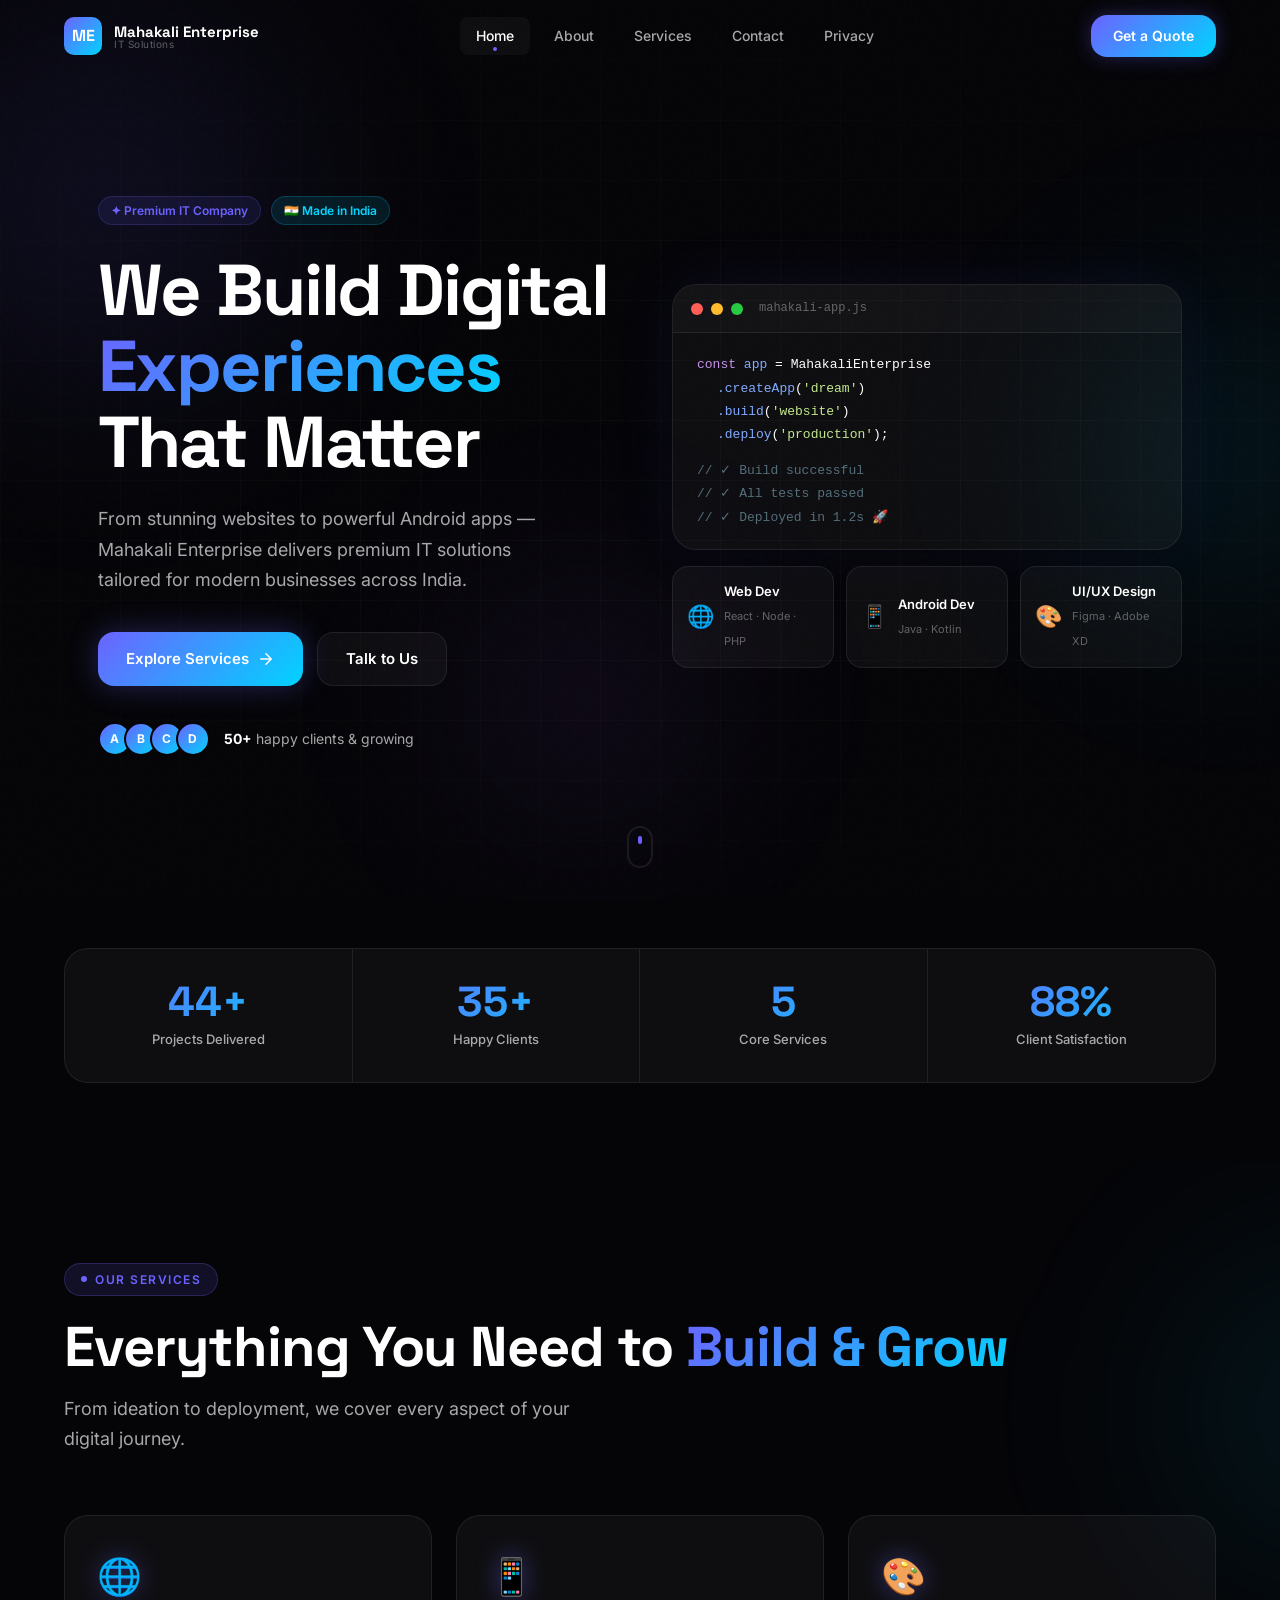
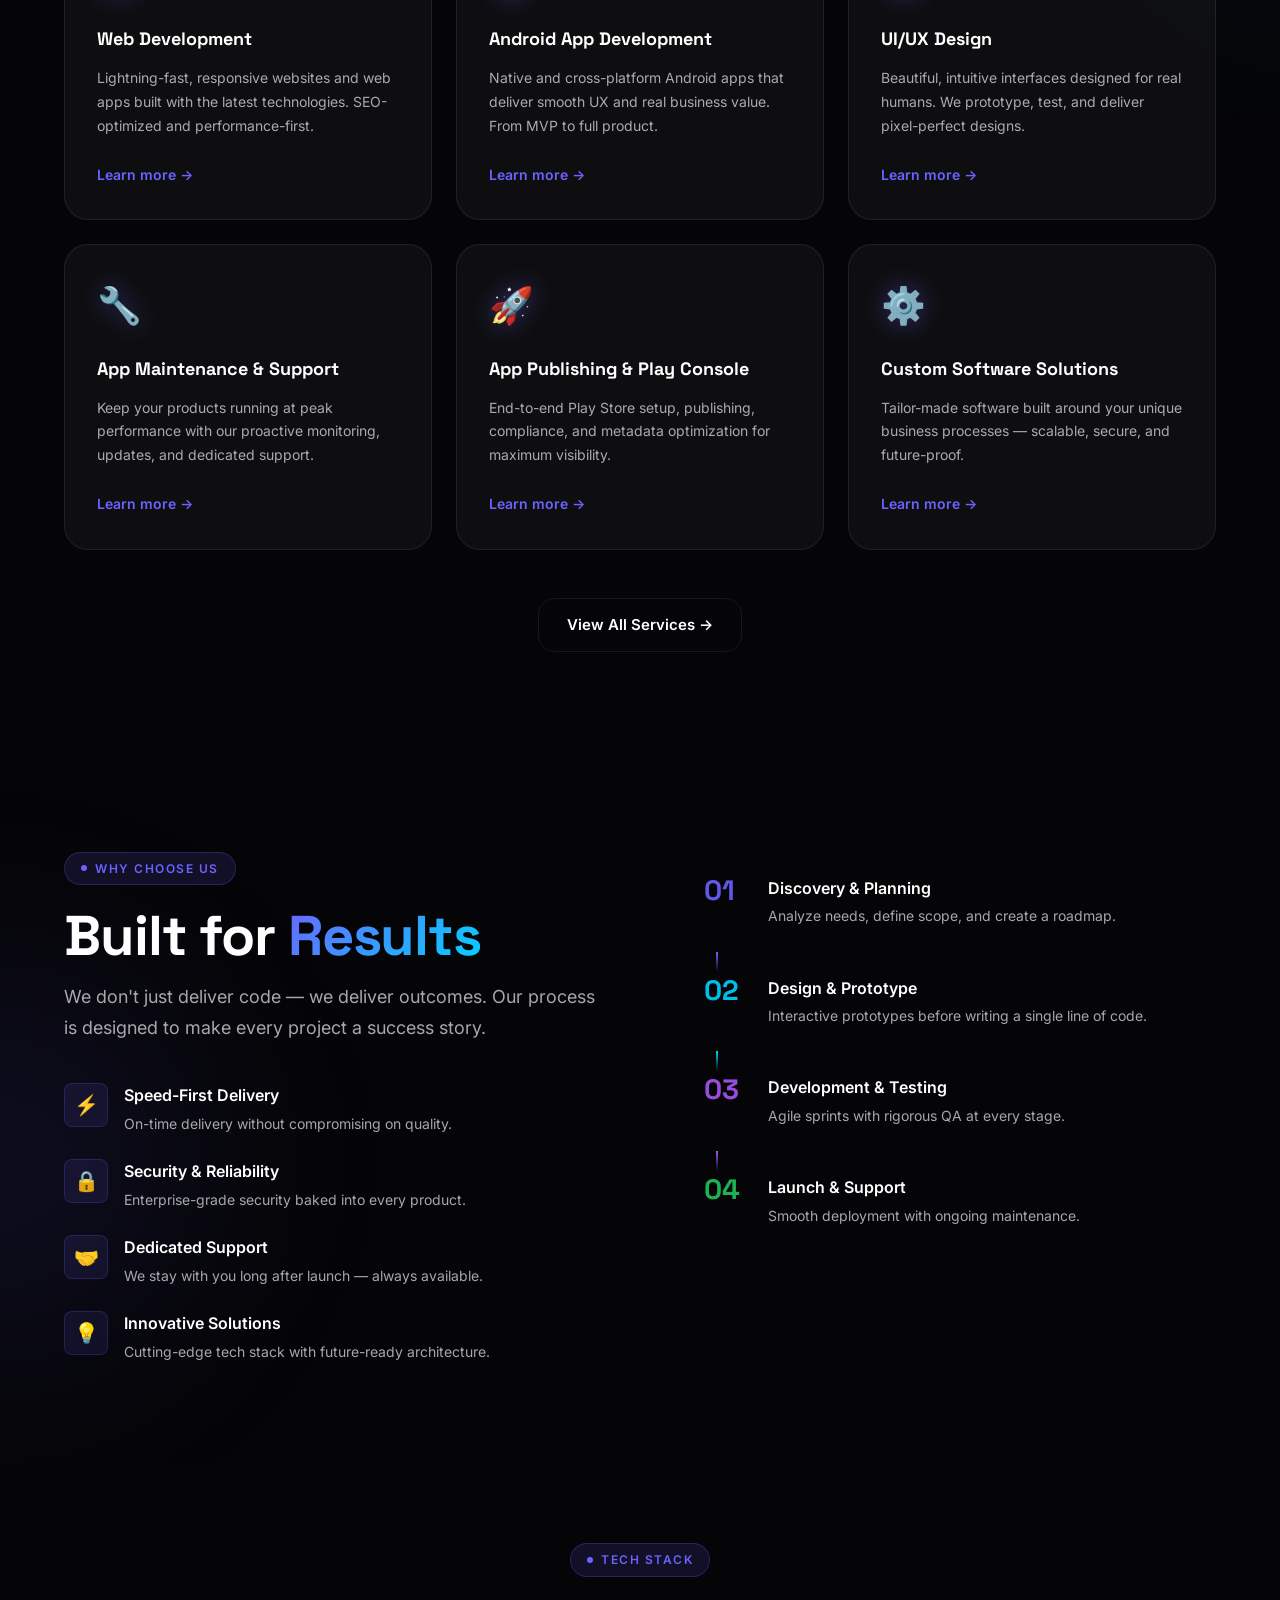
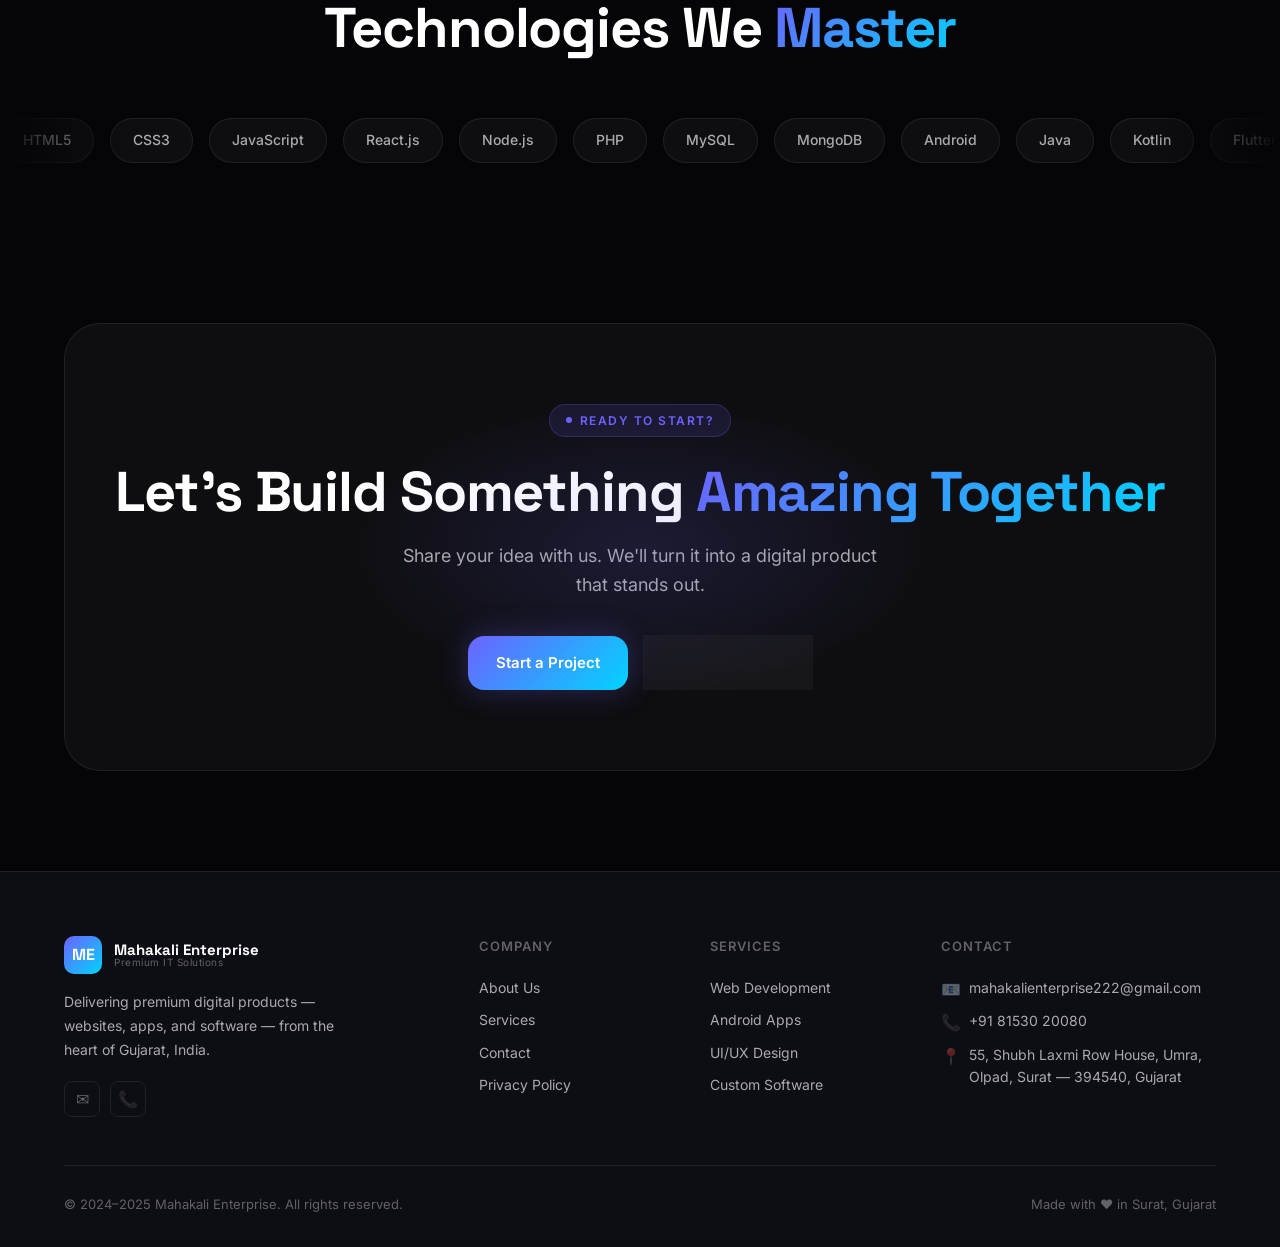
==== commit 7f69ea86: "v2.1" ====
--- a/index.html
+++ b/index.html
@@ -3,8 +3,8 @@
 <head>
   <meta charset="UTF-8" />
   <meta name="viewport" content="width=device-width, initial-scale=1.0" />
-  <title>Mahakali Enterprise 2 — Premium IT Solutions</title>
-  <meta name="description" content="Mahakali Enterprise 2 — Premium IT company in Surat, Gujarat. Web Development, Android App Development, UI/UX Design and Custom Software." />
+  <title>Mahakali Enterprise — Premium IT Solutions</title>
+  <meta name="description" content="Mahakali Enterprise — Premium IT company in Surat, Gujarat. Web Development, Android App Development, UI/UX Design and Custom Software." />
   <link rel="stylesheet" href="css/style.css" />
   <link rel="stylesheet" href="css/home.css" />
 </head>
@@ -15,7 +15,7 @@
       <a href="index.html" class="nav-logo">
         <div class="nav-logo-icon">ME</div>
         <div class="nav-logo-text">
-          <span>Mahakali Enterprise 2</span>
+          <span>Mahakali Enterprise</span>
           <span>IT Solutions</span>
         </div>
       </a>
@@ -62,7 +62,7 @@
             That Matter
           </h1>
           <p class="hero-subtitle animate-fadeInUp" style="animation-delay:0.35s">
-            From stunning websites to powerful Android apps — Mahakali Enterprise 2 delivers 
+            From stunning websites to powerful Android apps — Mahakali Enterprise delivers 
             premium IT solutions tailored for modern businesses across India.
           </p>
           <div class="hero-actions animate-fadeInUp" style="animation-delay:0.5s">
@@ -301,7 +301,7 @@
           <a href="index.html" class="nav-logo">
             <div class="nav-logo-icon">ME</div>
             <div class="nav-logo-text">
-              <span>Mahakali Enterprise 2</span>
+              <span>Mahakali Enterprise</span>
               <span>Premium IT Solutions</span>
             </div>
           </a>
@@ -337,7 +337,7 @@
         </div>
       </div>
       <div class="footer-bottom">
-        <p>© 2024–2025 Mahakali Enterprise 2. All rights reserved.</p>
+        <p>© 2024–2025 Mahakali Enterprise. All rights reserved.</p>
         <p style="color:var(--text-muted)">Made with ❤️ in Surat, Gujarat</p>
       </div>
     </div>
--- a/css/style.css
+++ b/css/style.css
@@ -1,5 +1,5 @@
 /* ============================================
-   MAHAKALI ENTERPRISE 2 — GLOBAL STYLESHEET
+   Mahakali Enterprise — GLOBAL STYLESHEET
    ============================================ */
 
 @import url('https://fonts.googleapis.com/css2?family=Inter:wght@300;400;500;600;700;800;900&family=Space+Grotesk:wght@400;500;600;700&display=swap');
